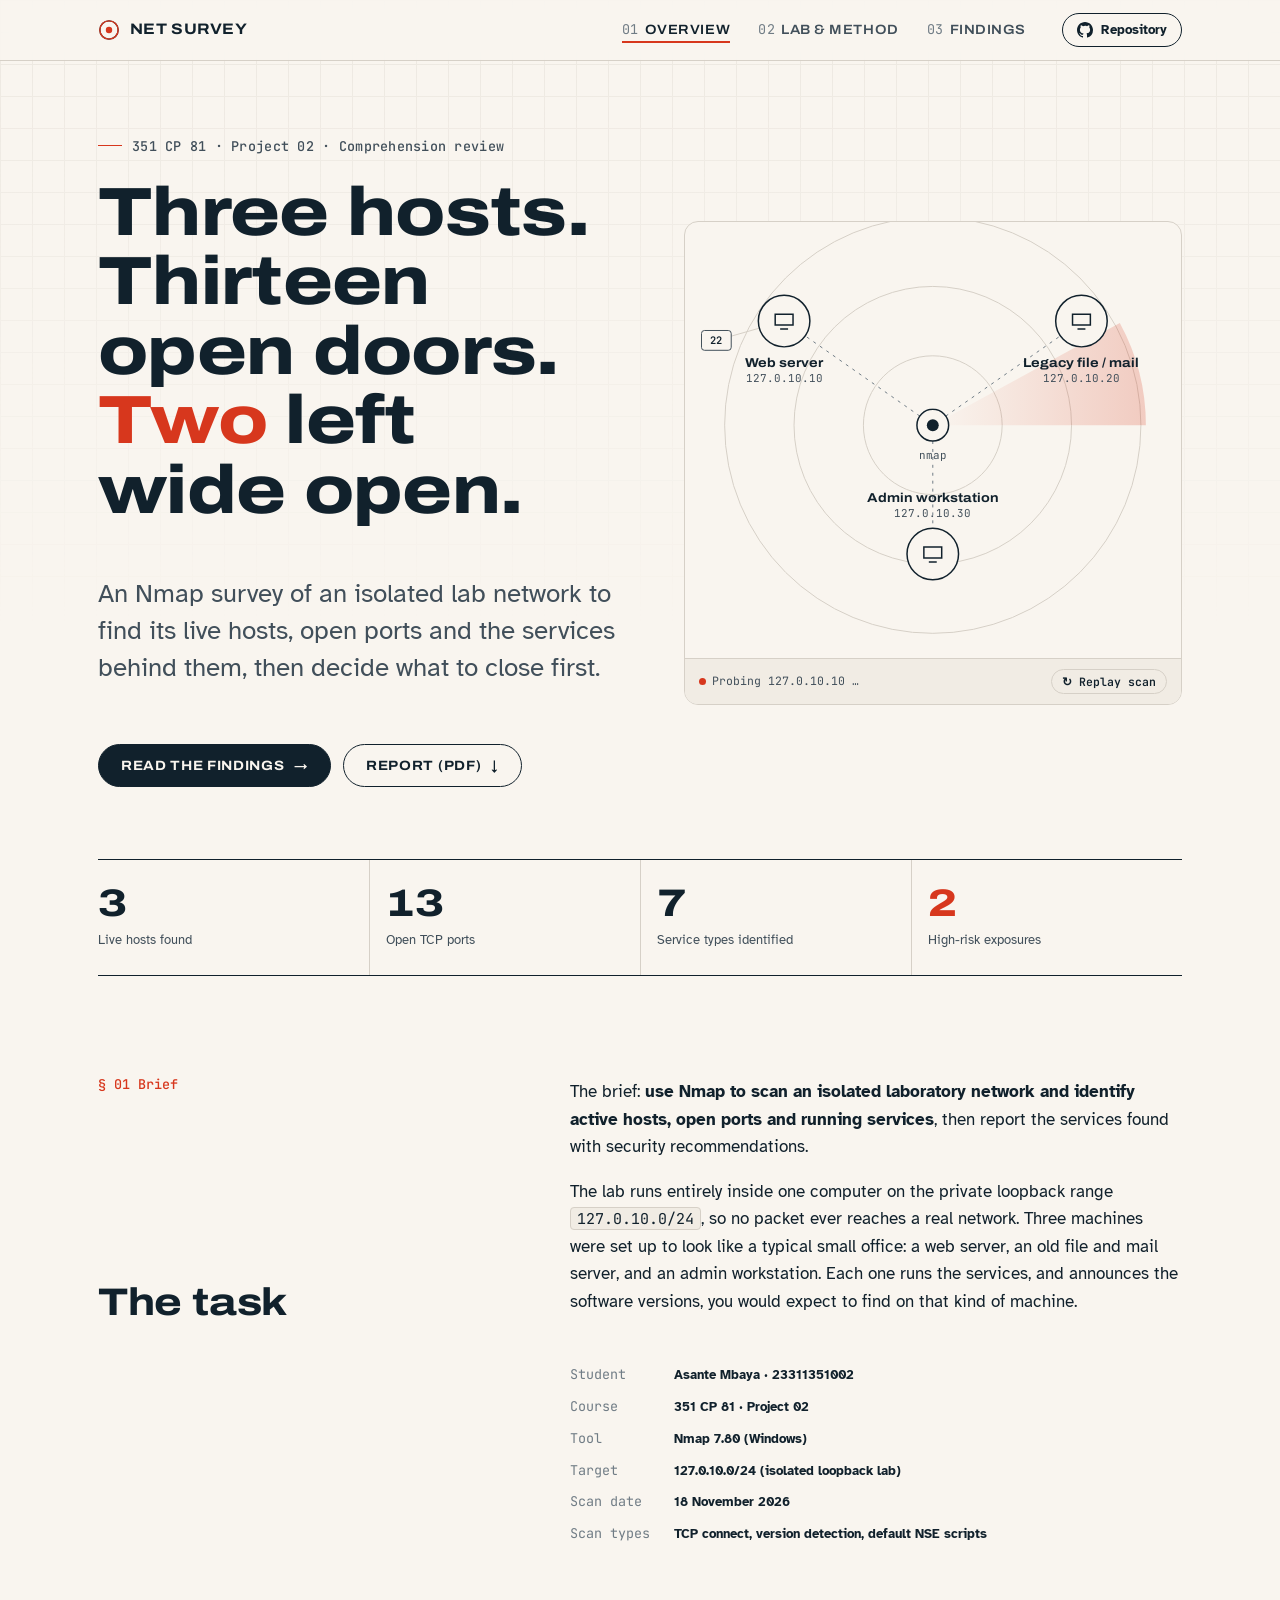
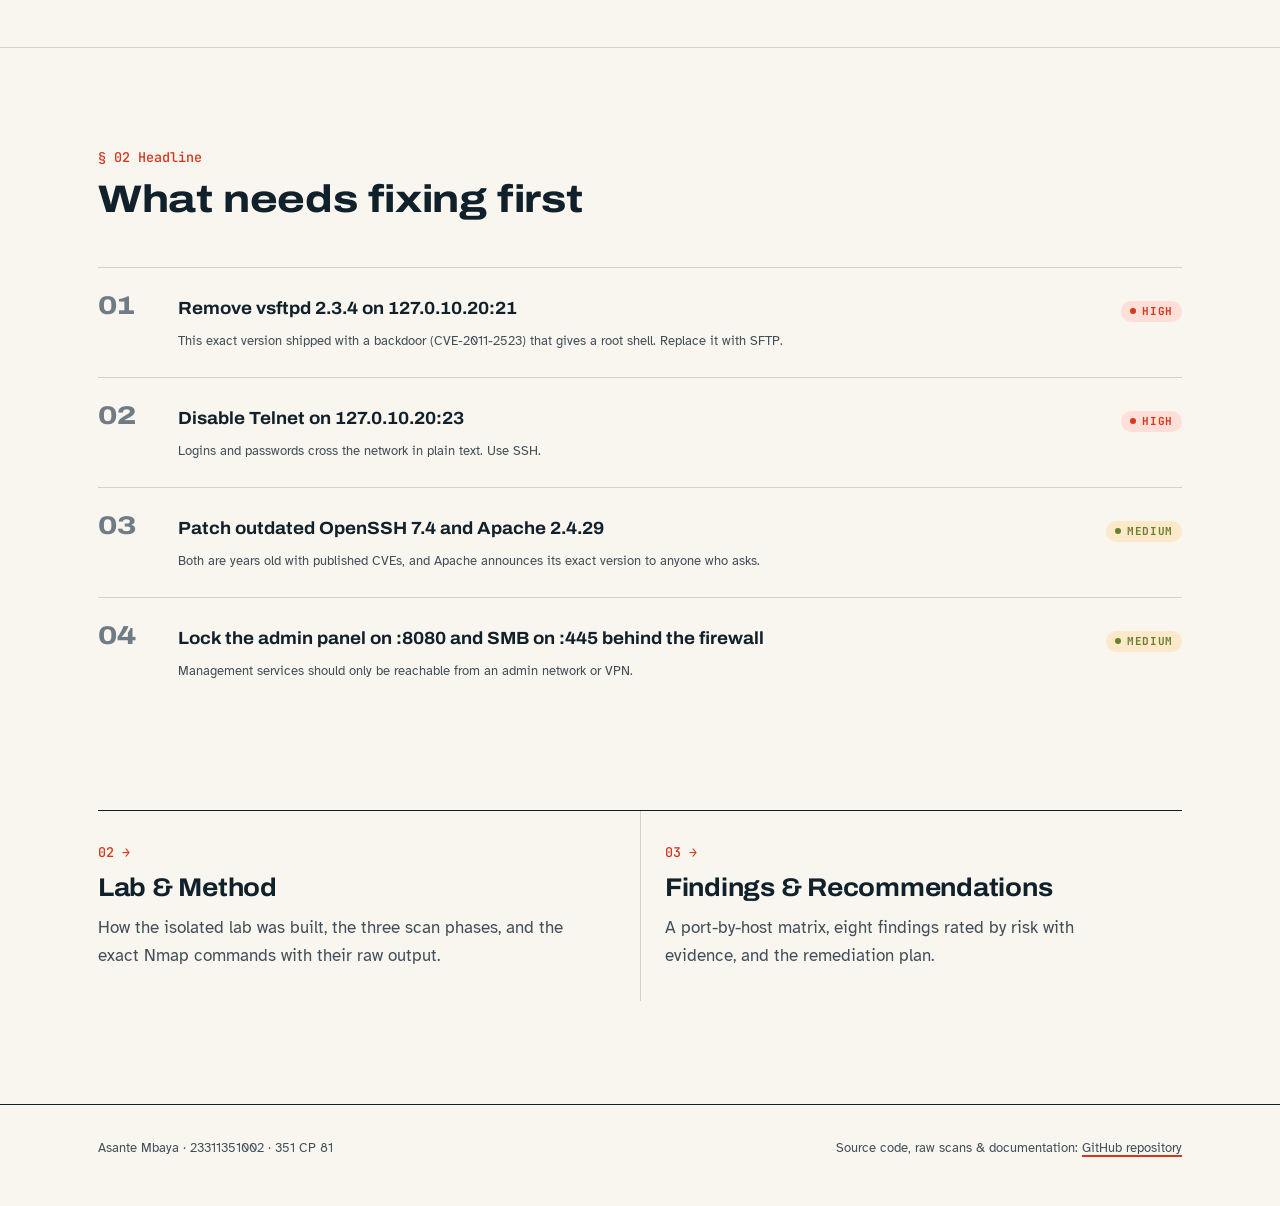
==== docs/index.html @ a65c12f5 "Add network scanning lab, Nmap scan results, PDF report and portfolio site" ====
<!doctype html>
<html lang="en">
<head>
  <meta charset="utf-8">
  <meta name="viewport" content="width=device-width, initial-scale=1">
  <title>Network Scanning &amp; Service Identification · Asante Mbaya</title>
  <meta name="description" content="Nmap scan of an isolated lab network: active hosts, open ports, running services and security recommendations. 351 CP 81 Project 2.">
  <link rel="preconnect" href="https://fonts.googleapis.com">
  <link rel="preconnect" href="https://fonts.gstatic.com" crossorigin>
  <link rel="stylesheet" href="https://fonts.googleapis.com/css2?family=Archivo:wdth,wght@62..125,400..900&family=Atkinson+Hyperlegible:ital,wght@0,400;0,700;1,400&family=JetBrains+Mono:wght@400;500;600&display=swap">
  <link rel="stylesheet" href="assets/style.css">
  <link rel="icon" href="data:image/svg+xml,%3Csvg xmlns='http://www.w3.org/2000/svg' viewBox='0 0 24 24'%3E%3Ccircle cx='12' cy='12' r='10' fill='none' stroke='%23c2412b' stroke-width='2'/%3E%3Ccircle cx='12' cy='12' r='4' fill='%23c2412b'/%3E%3C/svg%3E">
</head>
<body>
<a class="skip" href="#main">Skip to content</a>

<header class="site-head">
  <div class="wrap">
    <a class="mark" href="index.html" aria-label="Home">
      <svg viewBox="0 0 24 24" aria-hidden="true"><circle cx="12" cy="12" r="10" fill="none" stroke="currentColor" stroke-width="1.5"/><circle class="pulse" cx="12" cy="12" r="10" fill="none" stroke="var(--signal)" stroke-width="1.5"/><circle cx="12" cy="12" r="3.5" fill="var(--signal)"/></svg>
      Net&nbsp;Survey
    </a>
    <nav aria-label="Main">
      <ul class="nav">
        <li><a href="index.html" aria-current="page"><span class="n">01</span>Overview</a></li>
        <li><a href="method.html"><span class="n">02</span>Lab &amp; Method</a></li>
        <li><a href="findings.html"><span class="n">03</span>Findings</a></li>
      </ul>
    </nav>
    <a class="repo-link" data-repo="" href="#">
      <svg viewBox="0 0 16 16" aria-hidden="true"><path fill="currentColor" d="M8 0C3.58 0 0 3.58 0 8c0 3.54 2.29 6.53 5.47 7.59.4.07.55-.17.55-.38v-1.33c-2.23.48-2.7-1.07-2.7-1.07-.36-.92-.89-1.17-.89-1.17-.73-.5.06-.49.06-.49.8.06 1.23.83 1.23.83.72 1.22 1.87.87 2.33.66.07-.52.28-.87.5-1.07-1.78-.2-3.64-.89-3.64-3.95 0-.87.31-1.59.82-2.15-.08-.2-.36-1.02.08-2.12 0 0 .67-.21 2.2.82A7.6 7.6 0 0 1 8 3.87c.68 0 1.36.09 2 .27 1.53-1.04 2.2-.82 2.2-.82.44 1.1.16 1.92.08 2.12.51.56.82 1.27.82 2.15 0 3.07-1.87 3.75-3.65 3.95.29.25.54.73.54 1.48v2.2c0 .21.15.46.55.38A8 8 0 0 0 16 8c0-4.42-3.58-8-8-8Z"/></svg>
      <span>Repository</span>
    </a>
  </div>
</header>

<main id="main">
  <section class="hero">
    <div class="wrap hero-grid">
      <div class="hero-copy load">
        <span class="eyebrow">351 CP 81 · Project 02 · Comprehension review</span>
        <h1 class="split-words">Three hosts. Thirteen open doors. <em>Two</em> left wide open.</h1>
        <p class="lede">An Nmap survey of an isolated lab network to find its live hosts, open ports and the services behind them, then decide what to close first.</p>
        <div class="actions">
          <a class="btn btn-primary" href="findings.html">Read the findings <span class="arrow" aria-hidden="true">→</span></a>
          <a class="btn btn-ghost" href="Network_Scanning_Report.pdf" download>Report (PDF) <span aria-hidden="true">↓</span></a>
        </div>
      </div>
      <figure class="netmap" id="netmap" style="margin:0">
        <figcaption class="netmap-caption">
          <span class="live" id="netmap-status" aria-live="polite">Waiting to scan</span>
          <button class="replay" id="netmap-replay" type="button">↻ Replay scan</button>
        </figcaption>
      </figure>
    </div>
  </section>

  <div class="wrap">
    <div class="ledger" data-stagger>
      <div><span class="num" data-count="3">3</span><span class="lbl">Live hosts found</span></div>
      <div><span class="num" data-count="13">13</span><span class="lbl">Open TCP ports</span></div>
      <div><span class="num" data-count="7">7</span><span class="lbl">Service types identified</span></div>
      <div><span class="num risk" data-count="2">2</span><span class="lbl">High-risk exposures</span></div>
    </div>
  </div>

  <section>
    <div class="wrap split">
      <div class="section-head" data-reveal>
        <span class="idx">§ 01 Brief</span>
        <h2>The task</h2>
      </div>
      <div style="display:grid; gap: var(--space-xl)">
        <div class="measure" data-reveal>
          <p style="margin-top:0">The brief: <strong>use Nmap to scan an isolated laboratory network and identify active hosts, open ports and running services</strong>, then report the services found with security recommendations.</p>
          <p>The lab runs entirely inside one computer on the private loopback range <code>127.0.10.0/24</code>, so no packet ever reaches a real network. Three machines were set up to look like a typical small office: a web server, an old file and mail server, and an admin workstation. Each one runs the services, and announces the software versions, you would expect to find on that kind of machine.</p>
        </div>
        <dl class="facts" data-reveal>
          <dt>Student</dt><dd>Asante Mbaya · 23311351002</dd>
          <dt>Course</dt><dd>351 CP 81 · Project 02</dd>
          <dt>Tool</dt><dd>Nmap 7.80 (Windows)</dd>
          <dt>Target</dt><dd>127.0.10.0/24 (isolated loopback lab)</dd>
          <dt>Scan date</dt><dd>18 November 2026</dd>
          <dt>Scan types</dt><dd>TCP connect, version detection, default NSE scripts</dd>
        </dl>
      </div>
    </div>
  </section>

  <hr class="divider">

  <section>
    <div class="wrap">
      <div class="section-head" data-reveal>
        <span class="idx">§ 02 Headline</span>
        <h2>What needs fixing first</h2>
      </div>
      <ol class="recs" data-stagger>
        <li><div><strong>Remove vsftpd 2.3.4 on 127.0.10.20:21</strong><span class="why">This exact version shipped with a backdoor (CVE-2011-2523) that gives a root shell. Replace it with SFTP.</span></div><span class="sev sev-high">High</span></li>
        <li><div><strong>Disable Telnet on 127.0.10.20:23</strong><span class="why">Logins and passwords cross the network in plain text. Use SSH.</span></div><span class="sev sev-high">High</span></li>
        <li><div><strong>Patch outdated OpenSSH 7.4 and Apache 2.4.29</strong><span class="why">Both are years old with published CVEs, and Apache announces its exact version to anyone who asks.</span></div><span class="sev sev-medium">Medium</span></li>
        <li><div><strong>Lock the admin panel on :8080 and SMB on :445 behind the firewall</strong><span class="why">Management services should only be reachable from an admin network or VPN.</span></div><span class="sev sev-medium">Medium</span></li>
      </ol>
    </div>
  </section>

  <section style="padding-top:0">
    <div class="wrap">
      <nav class="routes" aria-label="Report pages">
        <a class="route" href="method.html" data-reveal>
          <span class="go">02 →</span>
          <h3>Lab &amp; Method</h3>
          <p>How the isolated lab was built, the three scan phases, and the exact Nmap commands with their raw output.</p>
        </a>
        <a class="route" href="findings.html" data-reveal style="--d:100ms">
          <span class="go">03 →</span>
          <h3>Findings &amp; Recommendations</h3>
          <p>A port-by-host matrix, eight findings rated by risk with evidence, and the remediation plan.</p>
        </a>
      </nav>
    </div>
  </section>
</main>

<footer class="site-foot">
  <div class="wrap">
    <span>Asante Mbaya · 23311351002 · 351 CP 81</span>
    <span>Source code, raw scans &amp; documentation: <a data-repo="" href="#">GitHub repository</a></span>
  </div>
</footer>

<script src="assets/data.js"></script>
<script src="assets/site.js"></script>
</body>
</html>
---- docs/assets/style.css ----
/* ==========================================================
   Survey dossier — Network Scanning & Service Identification
   ========================================================== */
@view-transition { navigation: auto; }

:root {
  --paper: oklch(0.972 0.009 80);
  --paper-2: oklch(0.945 0.012 80);
  --ink: oklch(0.24 0.03 240);
  --ink-2: oklch(0.42 0.025 240);
  --ink-3: oklch(0.58 0.02 240);
  --rule: oklch(0.86 0.014 80);
  --grid: oklch(0.9 0.012 80);
  --signal: oklch(0.58 0.2 32);        /* risk / open port */
  --signal-soft: oklch(0.93 0.04 32);
  --amber: oklch(0.7 0.14 70);
  --amber-soft: oklch(0.94 0.045 80);
  --calm: oklch(0.55 0.09 230);
  --calm-soft: oklch(0.93 0.025 230);
  --ok: oklch(0.55 0.11 155);

  --f-display: "Archivo", "Arial Narrow", sans-serif;
  --f-body: "Atkinson Hyperlegible", "Segoe UI", sans-serif;
  --f-mono: "JetBrains Mono", Consolas, monospace;

  --step--1: 0.84rem;
  --step-0: 1.0625rem;
  --step-1: clamp(1.3rem, 1.15rem + 0.6vw, 1.6rem);
  --step-2: clamp(1.7rem, 1.4rem + 1.3vw, 2.4rem);
  --step-3: clamp(2.4rem, 1.7rem + 3.2vw, 4.6rem);

  --space-xs: 4px; --space-sm: 8px; --space-smd: 12px; --space-md: 16px;
  --space-lg: 24px; --space-xl: 32px; --space-2xl: 48px; --space-3xl: 64px; --space-4xl: 96px;
  --gutter: clamp(16px, 4vw, 48px);

  --ease-out: cubic-bezier(0.22, 1, 0.36, 1);   /* quint-ish */
  --ease-expo: cubic-bezier(0.16, 1, 0.3, 1);
}
@media (prefers-color-scheme: dark) {
  :root {
    --paper: oklch(0.2 0.018 240);
    --paper-2: oklch(0.24 0.02 240);
    --ink: oklch(0.93 0.012 80);
    --ink-2: oklch(0.78 0.015 80);
    --ink-3: oklch(0.64 0.015 80);
    --rule: oklch(0.34 0.02 240);
    --grid: oklch(0.27 0.02 240);
    --signal: oklch(0.7 0.17 32);
    --signal-soft: oklch(0.32 0.07 32);
    --amber: oklch(0.8 0.13 75);
    --amber-soft: oklch(0.33 0.05 75);
    --calm: oklch(0.75 0.08 230);
    --calm-soft: oklch(0.3 0.04 230);
    --ok: oklch(0.75 0.11 155);
  }
}

* { box-sizing: border-box; }
html { -webkit-text-size-adjust: 100%; scroll-behavior: smooth; }
body {
  margin: 0;
  background: var(--paper);
  color: var(--ink);
  font: var(--step-0)/1.62 var(--f-body);
  overflow-x: hidden;
}
/* faint survey grid paper */
body::before {
  content: ""; position: fixed; inset: 0; z-index: -1; pointer-events: none;
  background-image:
    linear-gradient(var(--grid) 1px, transparent 1px),
    linear-gradient(90deg, var(--grid) 1px, transparent 1px);
  background-size: 32px 32px;
  mask-image: linear-gradient(to bottom, black, transparent 70vh);
  opacity: .55;
}
::selection { background: var(--signal); color: var(--paper); }
a { color: inherit; text-decoration-color: var(--signal); text-underline-offset: 3px; text-decoration-thickness: 1.5px; }
a:hover { color: var(--signal); }
:focus-visible { outline: 2px solid var(--signal); outline-offset: 3px; border-radius: 2px; }
img, svg { max-width: 100%; display: block; }

.skip { position: absolute; left: -999px; top: 8px; background: var(--ink); color: var(--paper); padding: 8px 12px; z-index: 50; }
.skip:focus { left: 8px; }

.wrap { width: min(1180px, 100%); margin-inline: auto; padding-inline: var(--gutter); }
.measure { max-width: 66ch; }

/* ---------- Header ---------- */
.site-head {
  position: sticky; top: 0; z-index: 20;
  background: color-mix(in oklch, var(--paper) 88%, transparent);
  backdrop-filter: saturate(1.2) blur(8px);
  border-bottom: 1px solid var(--rule);
  view-transition-name: site-head;
}
.site-head .wrap { display: flex; align-items: center; gap: var(--space-lg); min-height: 60px; }
.mark {
  display: flex; align-items: center; gap: 10px; text-decoration: none;
  font: 700 0.95rem/1 var(--f-display); font-stretch: 112%; letter-spacing: .02em; text-transform: uppercase;
  margin-right: auto;
}
.mark svg { width: 22px; height: 22px; }
.mark .pulse { transform-origin: 12px 12px; animation: ping 2.8s var(--ease-out) infinite; }
@keyframes ping { 0% { transform: scale(.3); opacity: 1 } 80%, 100% { transform: scale(1.1); opacity: 0 } }
.nav { display: flex; gap: 4px; list-style: none; margin: 0; padding: 0; }
.nav a {
  position: relative; display: block; padding: 8px 12px; text-decoration: none;
  font: 600 var(--step--1)/1 var(--f-display); font-stretch: 108%; letter-spacing: .04em; text-transform: uppercase;
  color: var(--ink-2); white-space: nowrap;
}
.nav a .n { color: var(--ink-3); margin-right: 6px; font-family: var(--f-mono); font-weight: 400; }
.nav a::after {
  content: ""; position: absolute; left: 12px; right: 12px; bottom: 2px; height: 2px; background: var(--signal);
  transform: scaleX(0); transform-origin: left; transition: transform .45s var(--ease-expo);
}
.nav a:hover::after, .nav a[aria-current="page"]::after { transform: scaleX(1); }
.nav a[aria-current="page"] { color: var(--ink); }
.repo-link {
  display: inline-flex; align-items: center; gap: 8px; padding: 8px 14px; border: 1px solid var(--ink);
  border-radius: 999px; text-decoration: none; font: 600 var(--step--1)/1 var(--f-body);
  transition: background .3s var(--ease-out), color .3s var(--ease-out);
}
.repo-link:hover { background: var(--ink); color: var(--paper); }
.repo-link svg { width: 16px; height: 16px; }
@media (max-width: 760px) {
  .site-head .wrap { flex-wrap: wrap; gap: 0 var(--space-md); padding-block: 8px; }
  .nav { order: 3; width: 100%; overflow-x: auto; margin-inline: -12px; }
  .repo-link span { display: none; }
}

/* ---------- Type ---------- */
.eyebrow {
  display: inline-flex; align-items: center; gap: 10px;
  font: 500 var(--step--1)/1.2 var(--f-mono); color: var(--ink-2); letter-spacing: .02em;
}
.eyebrow::before { content: ""; width: 24px; height: 1px; background: var(--signal); }
h1, h2, h3 { font-family: var(--f-display); font-stretch: 118%; line-height: 1.02; letter-spacing: -0.01em; margin: 0; text-wrap: balance; }
h1 { font-size: var(--step-3); font-weight: 800; }
h2 { font-size: var(--step-2); font-weight: 750; }
h3 { font-size: var(--step-1); font-weight: 700; font-stretch: 108%; line-height: 1.15; }
h1 em, h2 em { font-style: normal; color: var(--signal); }
.lede { font-size: var(--step-1); line-height: 1.45; color: var(--ink-2); max-width: 46ch; text-wrap: pretty; }
p { text-wrap: pretty; }
code { font-family: var(--f-mono); font-size: .88em; background: var(--paper-2); padding: 1px 6px; border-radius: 4px; border: 1px solid var(--rule); }

/* ---------- Sections ---------- */
section { padding-block: clamp(56px, 8vw, 112px); }
.section-head { display: grid; gap: var(--space-md); margin-bottom: var(--space-2xl); }
.section-head .idx { font: 500 var(--step--1)/1 var(--f-mono); color: var(--signal); }
.divider { border: 0; border-top: 1px solid var(--rule); margin: 0; }

/* ---------- Hero ---------- */
.hero { padding-top: clamp(40px, 6vw, 80px); padding-bottom: clamp(40px, 6vw, 72px); }
.hero-grid { display: grid; grid-template-columns: 1.05fr 1fr; gap: clamp(32px, 5vw, 72px); align-items: center; }
.hero-copy { display: grid; gap: var(--space-lg); justify-items: start; }
@media (max-width: 900px) { .hero-grid { grid-template-columns: 1fr; } }

.actions { display: flex; flex-wrap: wrap; gap: var(--space-smd); margin-top: var(--space-sm); }
.btn {
  display: inline-flex; align-items: center; gap: 10px; padding: 14px 22px; border-radius: 999px;
  font: 700 var(--step--1)/1 var(--f-display); font-stretch: 110%; text-transform: uppercase; letter-spacing: .05em;
  text-decoration: none; border: 1.5px solid var(--ink); transition: transform .35s var(--ease-out), background .3s, color .3s;
}
.btn-primary { background: var(--ink); color: var(--paper); }
.btn-primary:hover { background: var(--signal); border-color: var(--signal); color: oklch(0.98 0.01 80); }
.btn-ghost:hover { background: var(--ink); color: var(--paper); }
.btn:active { transform: scale(.97); }
.btn .arrow { transition: transform .35s var(--ease-out); }
.btn:hover .arrow { transform: translateX(4px); }

/* ---------- Network map (signature) ---------- */
.netmap {
  position: relative; width: 100%; display: flex; flex-direction: column;
  border: 1px solid var(--rule); border-radius: 14px; background: var(--paper);
  overflow: hidden;
}
.netmap svg { width: 100%; height: auto; aspect-ratio: 500 / 440; }
.netmap .ring { fill: none; stroke: var(--rule); stroke-width: 1; }
.netmap .sweep { transform-origin: 250px 250px; animation: sweep 6s linear infinite; }
@keyframes sweep { to { transform: rotate(360deg); } }
.netmap .link { stroke: var(--ink-3); stroke-width: 1; stroke-dasharray: 3 5; fill: none; }
.netmap .scanner circle.core { fill: var(--ink); }
.netmap .host-node { fill: var(--paper); stroke: var(--ink); stroke-width: 1.5; }
.netmap .host-label { font: 700 13px var(--f-display); font-stretch: 112%; fill: var(--ink); }
.netmap .host-ip { font: 11px var(--f-mono); fill: var(--ink-2); }
.netmap .port { opacity: 0; transform-box: fill-box; transform-origin: center; }
.netmap .port rect { fill: var(--paper); stroke: var(--ink-2); stroke-width: 1; rx: 3; }
.netmap .port text { font: 600 10.5px var(--f-mono); fill: var(--ink); text-anchor: middle; dominant-baseline: central; }
.netmap .port.risk rect { fill: var(--signal); stroke: var(--signal); }
.netmap .port.risk text { fill: oklch(0.98 0.01 80); }
.netmap .port.lit { animation: portIn .6s var(--ease-expo) forwards; }
@keyframes portIn { from { opacity: 0; transform: scale(.4); } to { opacity: 1; transform: scale(1); } }
.netmap .packet { fill: var(--signal); }
.netmap-caption {
  padding: 10px 14px; border-top: 1px solid var(--rule); background: var(--paper-2);
  display: flex; justify-content: space-between; align-items: center; gap: 12px; flex-wrap: wrap;
  font: 11.5px/1.3 var(--f-mono); color: var(--ink-2);
}
.netmap-caption .live { display: inline-flex; align-items: center; gap: 6px; }
.netmap-caption .live::before { content: ""; width: 7px; height: 7px; border-radius: 50%; background: var(--signal); animation: blink 1.2s steps(2) infinite; }
@keyframes blink { 50% { opacity: .2 } }
.replay {
  font: 600 11.5px var(--f-mono); color: var(--ink); background: var(--paper-2); border: 1px solid var(--rule);
  border-radius: 999px; padding: 4px 10px; cursor: pointer;
}
.replay:hover { border-color: var(--ink); }

/* ---------- Ledger (key results) ---------- */
.ledger { display: grid; grid-template-columns: repeat(4, 1fr); border-block: 1px solid var(--ink); }
.ledger > div { padding: var(--space-lg) var(--space-md) var(--space-lg) 0; display: grid; gap: 6px; align-content: start; }
.ledger > div + div { padding-left: var(--space-md); border-left: 1px solid var(--rule); }
.ledger .num { font: 800 var(--step-2)/1 var(--f-display); font-stretch: 120%; font-variant-numeric: tabular-nums; }
.ledger .num.risk { color: var(--signal); }
.ledger .lbl { font-size: var(--step--1); color: var(--ink-2); }
@media (max-width: 700px) {
  .ledger { grid-template-columns: 1fr 1fr; }
  .ledger > div:nth-child(3) { border-left: 0; padding-left: 0; }
  .ledger > div:nth-child(n+3) { border-top: 1px solid var(--rule); }
}

/* ---------- Brief / split ---------- */
.split { display: grid; grid-template-columns: minmax(0, 0.8fr) minmax(0, 1.2fr); gap: clamp(24px, 5vw, 80px); }
@media (max-width: 860px) { .split { grid-template-columns: 1fr; } }
.facts { margin: 0; display: grid; grid-template-columns: max-content 1fr; gap: 10px 24px; font-size: var(--step--1); }
.facts dt { color: var(--ink-3); font-family: var(--f-mono); }
.facts dd { margin: 0; font-weight: 700; }

/* ---------- Route cards (to other pages) ---------- */
.routes { display: grid; grid-template-columns: 1fr 1fr; gap: 0; border-top: 1px solid var(--ink); }
.route {
  position: relative; display: grid; gap: var(--space-smd); padding: var(--space-xl) var(--space-lg) var(--space-xl) 0;
  text-decoration: none; overflow: hidden; isolation: isolate;
}
.route + .route { padding-left: var(--space-lg); border-left: 1px solid var(--rule); }
.route::before {
  content: ""; position: absolute; inset: 0; z-index: -1; background: var(--paper-2);
  transform: translateY(101%); transition: transform .6s var(--ease-expo);
}
.route:hover::before { transform: translateY(0); }
.route:hover { color: inherit; }
.route .go { font: 500 var(--step--1) var(--f-mono); color: var(--signal); }
.route h3 { transition: transform .5s var(--ease-expo); }
.route:hover h3 { transform: translateX(8px); }
.route p { margin: 0; color: var(--ink-2); max-width: 44ch; }
@media (max-width: 700px) { .routes { grid-template-columns: 1fr; } .route + .route { border-left: 0; padding-left: 0; border-top: 1px solid var(--rule); } }

/* ---------- Page hero (inner) ---------- */
.page-hero { padding-top: clamp(40px, 6vw, 88px); padding-bottom: var(--space-2xl); display: grid; gap: var(--space-lg); }
.page-hero h1 { view-transition-name: page-title; }

/* ---------- Topology table / host cards ---------- */
.hosts { display: grid; grid-template-columns: repeat(auto-fit, minmax(260px, 1fr)); gap: var(--space-md); }
.host {
  border: 1px solid var(--rule); border-radius: 12px; padding: var(--space-lg); background: var(--paper);
  display: grid; gap: var(--space-smd); align-content: start;
  transition: border-color .3s, transform .5s var(--ease-expo);
}
.host:hover { border-color: var(--ink); transform: translateY(-3px); }
.host .ip { font: 600 var(--step--1) var(--f-mono); color: var(--signal); }
.host ul { list-style: none; margin: 0; padding: 0; display: grid; gap: 6px; font-size: var(--step--1); }
.host li { display: flex; justify-content: space-between; gap: 12px; border-top: 1px dashed var(--rule); padding-top: 6px; }
.host li span:first-child { font-family: var(--f-mono); }
.host li span:last-child { color: var(--ink-2); text-align: right; }

/* ---------- Timeline (method) ---------- */
.phases { position: relative; display: grid; gap: clamp(48px, 7vw, 96px); counter-reset: phase; }
.phases::before {
  content: ""; position: absolute; left: 15px; top: 8px; bottom: 8px; width: 1px; background: var(--rule);
}
.phases .progress {
  position: absolute; left: 15px; top: 8px; width: 1px; height: calc(100% - 16px); background: var(--signal);
  transform-origin: top; transform: scaleY(var(--p, 0));
}
.phase { position: relative; padding-left: 56px; display: grid; grid-template-columns: minmax(0, 1fr) minmax(0, 1.25fr); gap: clamp(20px, 4vw, 56px); }
.phase::before {
  counter-increment: phase; content: counter(phase, decimal-leading-zero);
  position: absolute; left: 0; top: 0; width: 31px; height: 31px; border-radius: 50%;
  display: grid; place-items: center; background: var(--paper); border: 1px solid var(--ink);
  font: 600 11px var(--f-mono); transition: background .4s, color .4s;
}
.phase.is-in::before { background: var(--ink); color: var(--paper); }
.phase .copy { display: grid; gap: var(--space-smd); align-content: start; }
.phase .copy p { margin: 0; color: var(--ink-2); }
@media (max-width: 900px) { .phase { grid-template-columns: 1fr; } }

/* ---------- Terminal ---------- */
.term {
  border-radius: 12px; overflow: hidden; border: 1px solid oklch(0.32 0.02 240);
  background: oklch(0.2 0.02 240); color: oklch(0.9 0.012 80);
  box-shadow: 0 1px 0 oklch(1 0 0 / .04) inset, 0 24px 48px -28px oklch(0.2 0.03 240 / .55);
}
.term-bar {
  display: flex; align-items: center; gap: 8px; padding: 10px 14px; border-bottom: 1px solid oklch(0.3 0.02 240);
  font: 11.5px var(--f-mono); color: oklch(0.7 0.015 80);
}
.term-bar i { width: 9px; height: 9px; border-radius: 50%; background: oklch(0.4 0.02 240); }
.term-bar .t { margin-left: 6px; }
.term-bar a { margin-left: auto; color: oklch(0.8 0.08 50); text-decoration: none; }
.term-bar a:hover { text-decoration: underline; }
.term pre {
  margin: 0; padding: 16px; overflow-x: auto; font: 12.5px/1.6 var(--f-mono); white-space: pre; tab-size: 2;
  max-height: 420px;
}
.term .cmd { color: oklch(0.86 0.1 75); }
.term .cmd::before { content: "PS> "; color: oklch(0.6 0.02 240); }
.term .open { color: oklch(0.78 0.14 150); }
.term .hot { color: oklch(0.74 0.17 32); font-weight: 600; }
.term .dim { color: oklch(0.6 0.015 240); }
.js .term[data-type] .out { display: block; clip-path: inset(0 0 100% 0); transition: clip-path 1.4s var(--ease-out); }
.js .term.done .out { clip-path: inset(0 0 0 0); }
.term .cursor { display: inline-block; width: .55em; height: 1.1em; vertical-align: -2px; background: oklch(0.86 0.1 75); animation: blink 1s steps(2) infinite; }

/* ---------- Callout ---------- */
.note {
  display: grid; grid-template-columns: auto 1fr; gap: var(--space-md); align-items: start;
  padding: var(--space-lg); border-radius: 12px; background: var(--calm-soft); border: 1px solid color-mix(in oklch, var(--calm) 30%, transparent);
}
.note .glyph { font: 800 var(--step-1)/1 var(--f-display); color: var(--calm); }
.note p { margin: 0; }
.note p + p { margin-top: var(--space-sm); }

/* ---------- Findings ---------- */
.toolbar { display: flex; flex-wrap: wrap; gap: var(--space-sm); align-items: center; margin-bottom: var(--space-lg); }
.toolbar .label { font: 500 var(--step--1) var(--f-mono); color: var(--ink-3); margin-right: 4px; }
.chip {
  font: 600 var(--step--1)/1 var(--f-body); padding: 9px 14px; border-radius: 999px; cursor: pointer;
  border: 1px solid var(--rule); background: var(--paper); color: var(--ink-2);
  transition: background .25s, color .25s, border-color .25s;
}
.chip:hover { border-color: var(--ink); color: var(--ink); }
.chip[aria-pressed="true"] { background: var(--ink); color: var(--paper); border-color: var(--ink); }
.chip .c { font-family: var(--f-mono); opacity: .7; margin-left: 4px; }

.sev { display: inline-flex; align-items: center; gap: 6px; font: 700 11px/1 var(--f-mono); text-transform: uppercase; letter-spacing: .06em; padding: 5px 9px; border-radius: 999px; white-space: nowrap; }
.sev::before { content: ""; width: 6px; height: 6px; border-radius: 50%; background: currentColor; }
.sev-high { background: var(--signal-soft); color: var(--signal); }
.sev-medium { background: var(--amber-soft); color: color-mix(in oklch, var(--amber) 70%, var(--ink)); }
.sev-low { background: var(--calm-soft); color: var(--calm); }

.findings { list-style: none; margin: 0; padding: 0; border-top: 1px solid var(--ink); }
.finding { border-bottom: 1px solid var(--rule); }
.finding[hidden] { display: none; }
.finding-btn {
  width: 100%; display: grid; grid-template-columns: 56px minmax(0, 1fr) auto 28px; gap: var(--space-md); align-items: center;
  padding: var(--space-lg) 0; background: none; border: 0; color: inherit; text-align: left; cursor: pointer; font: inherit;
}
.finding-btn .fid { font: 600 var(--step--1) var(--f-mono); color: var(--ink-3); }
.finding-btn .ftitle { font: 700 var(--step-1)/1.2 var(--f-display); font-stretch: 106%; transition: transform .5s var(--ease-expo); }
.finding-btn .where { display: block; margin-top: 4px; font: 400 var(--step--1) var(--f-mono); color: var(--ink-2); }
.finding-btn:hover .ftitle { transform: translateX(6px); }
.finding-btn .plus { position: relative; width: 20px; height: 20px; justify-self: end; }
.finding-btn .plus::before, .finding-btn .plus::after {
  content: ""; position: absolute; left: 50%; top: 50%; width: 14px; height: 1.5px; background: currentColor;
  transform: translate(-50%, -50%); transition: transform .45s var(--ease-expo);
}
.finding-btn .plus::after { transform: translate(-50%, -50%) rotate(90deg); }
.finding-btn[aria-expanded="true"] .plus::after { transform: translate(-50%, -50%) rotate(0deg); }
.finding-body { display: grid; grid-template-rows: 0fr; transition: grid-template-rows .55s var(--ease-expo); }
.finding-btn[aria-expanded="true"] + .finding-body { grid-template-rows: 1fr; }
.finding-body > div { overflow: hidden; }
.finding-inner { display: grid; grid-template-columns: minmax(0, 1fr) minmax(0, 1fr); gap: var(--space-xl); padding: 0 0 var(--space-xl) 72px; }
.finding-inner h4 { margin: 0 0 6px; font: 600 var(--step--1) var(--f-mono); color: var(--ink-3); text-transform: uppercase; letter-spacing: .06em; }
.finding-inner p, .finding-inner ul { margin: 0 0 var(--space-md); }
.finding-inner ul { padding-left: 18px; }
.finding-inner li + li { margin-top: 4px; }
.finding-inner .evidence { grid-column: 1 / -1; }
.finding-inner .evidence pre { margin: 0; padding: 12px 14px; border-radius: 8px; background: oklch(0.2 0.02 240); color: oklch(0.9 0.012 80); font: 12px/1.55 var(--f-mono); overflow-x: auto; }
@media (max-width: 760px) {
  .finding-btn { grid-template-columns: minmax(0, 1fr) 24px; }
  .finding-btn .fid { display: none; }
  .finding-btn .sev { grid-column: 1; grid-row: 2; justify-self: start; }
  .finding-btn .plus { grid-column: 2; grid-row: 1; }
  .finding-inner { grid-template-columns: 1fr; padding-left: 0; }
}

/* ---------- Port matrix ---------- */
.matrix-scroll { overflow-x: auto; border: 1px solid var(--rule); border-radius: 12px; }
.matrix { border-collapse: collapse; width: 100%; min-width: 640px; font-size: var(--step--1); }
.matrix th, .matrix td { padding: 12px 10px; text-align: center; border-bottom: 1px solid var(--rule); }
.matrix thead th { font: 600 11.5px var(--f-mono); color: var(--ink-2); background: var(--paper-2); }
.matrix thead th small { display: block; font-weight: 400; color: var(--ink-3); }
.matrix tbody th { text-align: left; font: 700 var(--step--1) var(--f-display); font-stretch: 108%; white-space: nowrap; }
.matrix tbody th small { display: block; font: 400 11px var(--f-mono); color: var(--ink-3); }
.matrix tbody tr:last-child > * { border-bottom: 0; }
.cell { display: inline-grid; place-items: center; width: 30px; height: 30px; border-radius: 8px; font: 700 11px var(--f-mono); }
.cell.o { background: var(--ink); color: var(--paper); }
.cell.o.r { background: var(--signal); color: oklch(0.98 0.01 80); }
.cell.o.m { background: var(--amber); color: oklch(0.22 0.03 60); }
.cell.f { color: var(--ink-3); }
.legend { display: flex; flex-wrap: wrap; gap: var(--space-lg); margin-top: var(--space-md); font-size: var(--step--1); color: var(--ink-2); }
.legend span { display: inline-flex; align-items: center; gap: 8px; }
.legend .cell { width: 18px; height: 18px; border-radius: 5px; font-size: 0; }

/* ---------- Recommendations ---------- */
.recs { counter-reset: rec; list-style: none; margin: 0; padding: 0; display: grid; gap: 0; }
.recs li {
  counter-increment: rec; display: grid; grid-template-columns: 64px minmax(0, 1fr) auto; gap: var(--space-md);
  padding: var(--space-lg) 0; border-top: 1px solid var(--rule); align-items: baseline;
}
.recs li::before { content: counter(rec, decimal-leading-zero); font: 800 var(--step-1) var(--f-display); font-stretch: 120%; color: var(--ink-3); }
.recs strong { display: block; font-family: var(--f-display); font-stretch: 106%; font-size: 1.1rem; margin-bottom: 2px; }
.recs span.why { color: var(--ink-2); font-size: var(--step--1); }
@media (max-width: 640px) { .recs li { grid-template-columns: 44px minmax(0, 1fr); } .recs li .sev { grid-column: 2; justify-self: start; } }

/* ---------- Downloads ---------- */
.files { display: grid; grid-template-columns: repeat(auto-fit, minmax(240px, 1fr)); gap: var(--space-sm); }
.file {
  display: flex; justify-content: space-between; align-items: center; gap: 12px; padding: 14px 16px;
  border: 1px solid var(--rule); border-radius: 10px; text-decoration: none; font: 500 var(--step--1) var(--f-mono);
  transition: border-color .25s, background .25s;
}
.file:hover { border-color: var(--ink); background: var(--paper-2); color: var(--ink); }
.file .ext { color: var(--signal); }

/* ---------- Footer ---------- */
.site-foot { border-top: 1px solid var(--ink); padding-block: var(--space-xl) var(--space-2xl); font-size: var(--step--1); color: var(--ink-2); }
.site-foot .wrap { display: flex; flex-wrap: wrap; gap: var(--space-md) var(--space-2xl); justify-content: space-between; }
.next-page {
  display: flex; justify-content: space-between; align-items: end; gap: var(--space-lg); flex-wrap: wrap;
  padding-block: clamp(48px, 7vw, 96px); text-decoration: none; border-top: 1px solid var(--rule);
}
.next-page .k { font: 500 var(--step--1) var(--f-mono); color: var(--ink-3); }
.next-page .big { font: 800 var(--step-3)/1 var(--f-display); font-stretch: 120%; letter-spacing: -0.01em; transition: color .3s; }
.next-page:hover { color: inherit; }
.next-page:hover .big { color: var(--signal); }
.next-page .arrow { font: 800 var(--step-3)/1 var(--f-display); transition: transform .6s var(--ease-expo); }
.next-page:hover .arrow { transform: translateX(16px); }

/* ---------- Reveal on scroll ---------- */
.js [data-reveal] { opacity: 0; transform: translateY(18px); transition: opacity .9s var(--ease-expo), transform .9s var(--ease-expo); transition-delay: var(--d, 0ms); }
.js [data-reveal].in { opacity: 1; transform: none; }

/* page-load stagger for hero lines */
.js .load > * { opacity: 0; transform: translateY(22px); animation: rise 1s var(--ease-expo) forwards; }
.js .load > *:nth-child(1) { animation-delay: .05s }
.js .load > *:nth-child(2) { animation-delay: .15s }
.js .load > *:nth-child(3) { animation-delay: .27s }
.js .load > *:nth-child(4) { animation-delay: .39s }
.js .load > *:nth-child(5) { animation-delay: .5s }
@keyframes rise { to { opacity: 1; transform: none; } }

/* split headline words */
.js .split-words .w { display: inline-block; overflow: hidden; vertical-align: bottom; padding-bottom: .06em; margin-bottom: -.06em; }
.js .split-words .w > span { display: inline-block; transform: translateY(105%); animation: wordUp 1.1s var(--ease-expo) forwards; animation-delay: calc(var(--i) * 60ms + 100ms); }
@keyframes wordUp { to { transform: none; } }

::view-transition-old(root), ::view-transition-new(root) { animation-duration: .45s; animation-timing-function: var(--ease-out); }

@media (prefers-reduced-motion: reduce) {
  *, *::before, *::after { animation-duration: .01ms !important; animation-iteration-count: 1 !important; transition-duration: .01ms !important; scroll-behavior: auto !important; }
  .js [data-reveal], .js .load > *, .js .split-words .w > span { opacity: 1 !important; transform: none !important; }
  .netmap .port { opacity: 1; }
  @view-transition { navigation: none; }
}
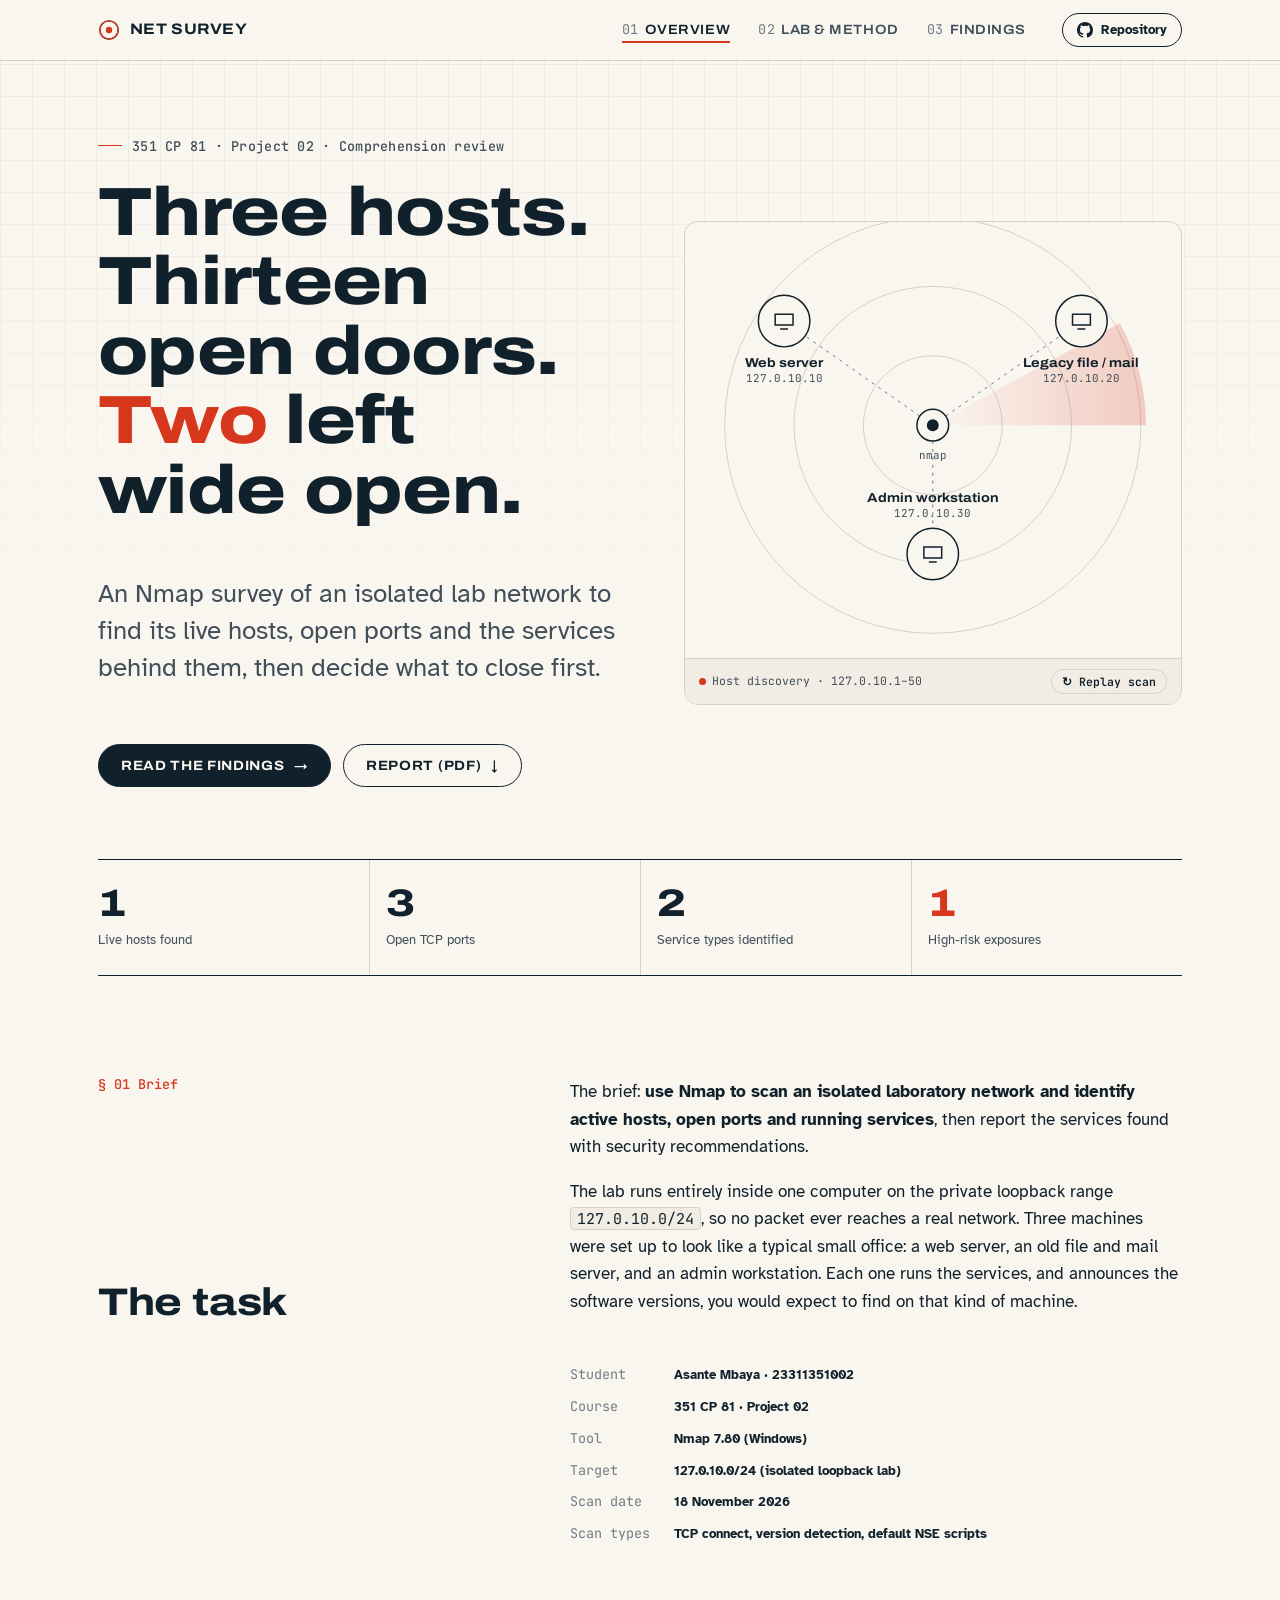
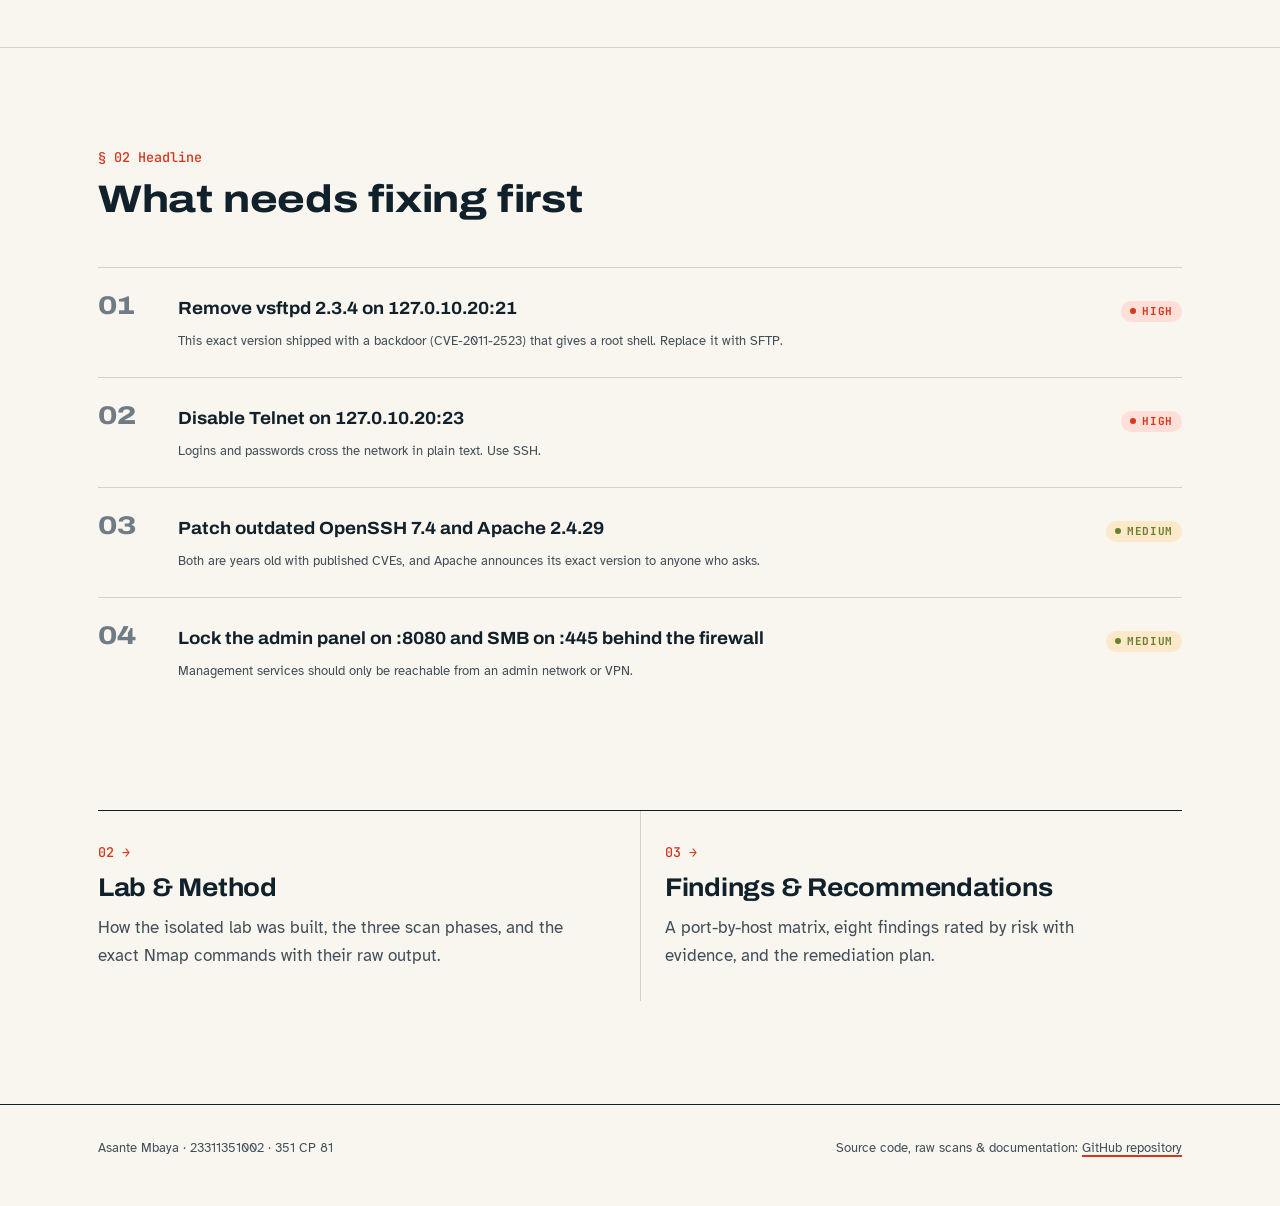
==== commit 718b7af3: "Make scroll animations reverse visibly on scroll up; version asset links to avoid stale cache" ====
--- a/docs/index.html
+++ b/docs/index.html
@@ -8,7 +8,7 @@
   <link rel="preconnect" href="https://fonts.googleapis.com">
   <link rel="preconnect" href="https://fonts.gstatic.com" crossorigin>
   <link rel="stylesheet" href="https://fonts.googleapis.com/css2?family=Archivo:wdth,wght@62..125,400..900&family=Atkinson+Hyperlegible:ital,wght@0,400;0,700;1,400&family=JetBrains+Mono:wght@400;500;600&display=swap">
-  <link rel="stylesheet" href="assets/style.css">
+  <link rel="stylesheet" href="assets/style.css?v=3">
   <link rel="icon" href="data:image/svg+xml,%3Csvg xmlns='http://www.w3.org/2000/svg' viewBox='0 0 24 24'%3E%3Ccircle cx='12' cy='12' r='10' fill='none' stroke='%23c2412b' stroke-width='2'/%3E%3Ccircle cx='12' cy='12' r='4' fill='%23c2412b'/%3E%3C/svg%3E">
 </head>
 <body>
@@ -129,7 +129,7 @@
   </div>
 </footer>
 
-<script src="assets/data.js"></script>
-<script src="assets/site.js"></script>
+<script src="assets/data.js?v=3"></script>
+<script src="assets/site.js?v=3"></script>
 </body>
 </html>
--- a/docs/assets/style.css
+++ b/docs/assets/style.css
@@ -123,9 +123,17 @@
 }
 .repo-link:hover { background: var(--ink); color: var(--paper); }
 .repo-link svg { width: 16px; height: 16px; }
+@media (max-width: 900px) {
+  .site-head .wrap { flex-wrap: wrap; gap: 0 var(--space-md); padding-block: 8px; }
+  .site-head nav { order: 3; width: 100%; }
+  .nav { overflow-x: auto; margin-inline: -12px; scrollbar-width: none; }
+}
+@media (max-width: 480px) {
+  .nav a { padding-inline: 8px; }
+  .nav a .n { display: none; }
+  .nav a::after { left: 8px; right: 8px; }
+}
 @media (max-width: 760px) {
-  .site-head .wrap { flex-wrap: wrap; gap: 0 var(--space-md); padding-block: 8px; }
-  .nav { order: 3; width: 100%; overflow-x: auto; margin-inline: -12px; }
   .repo-link span { display: none; }
 }
 
